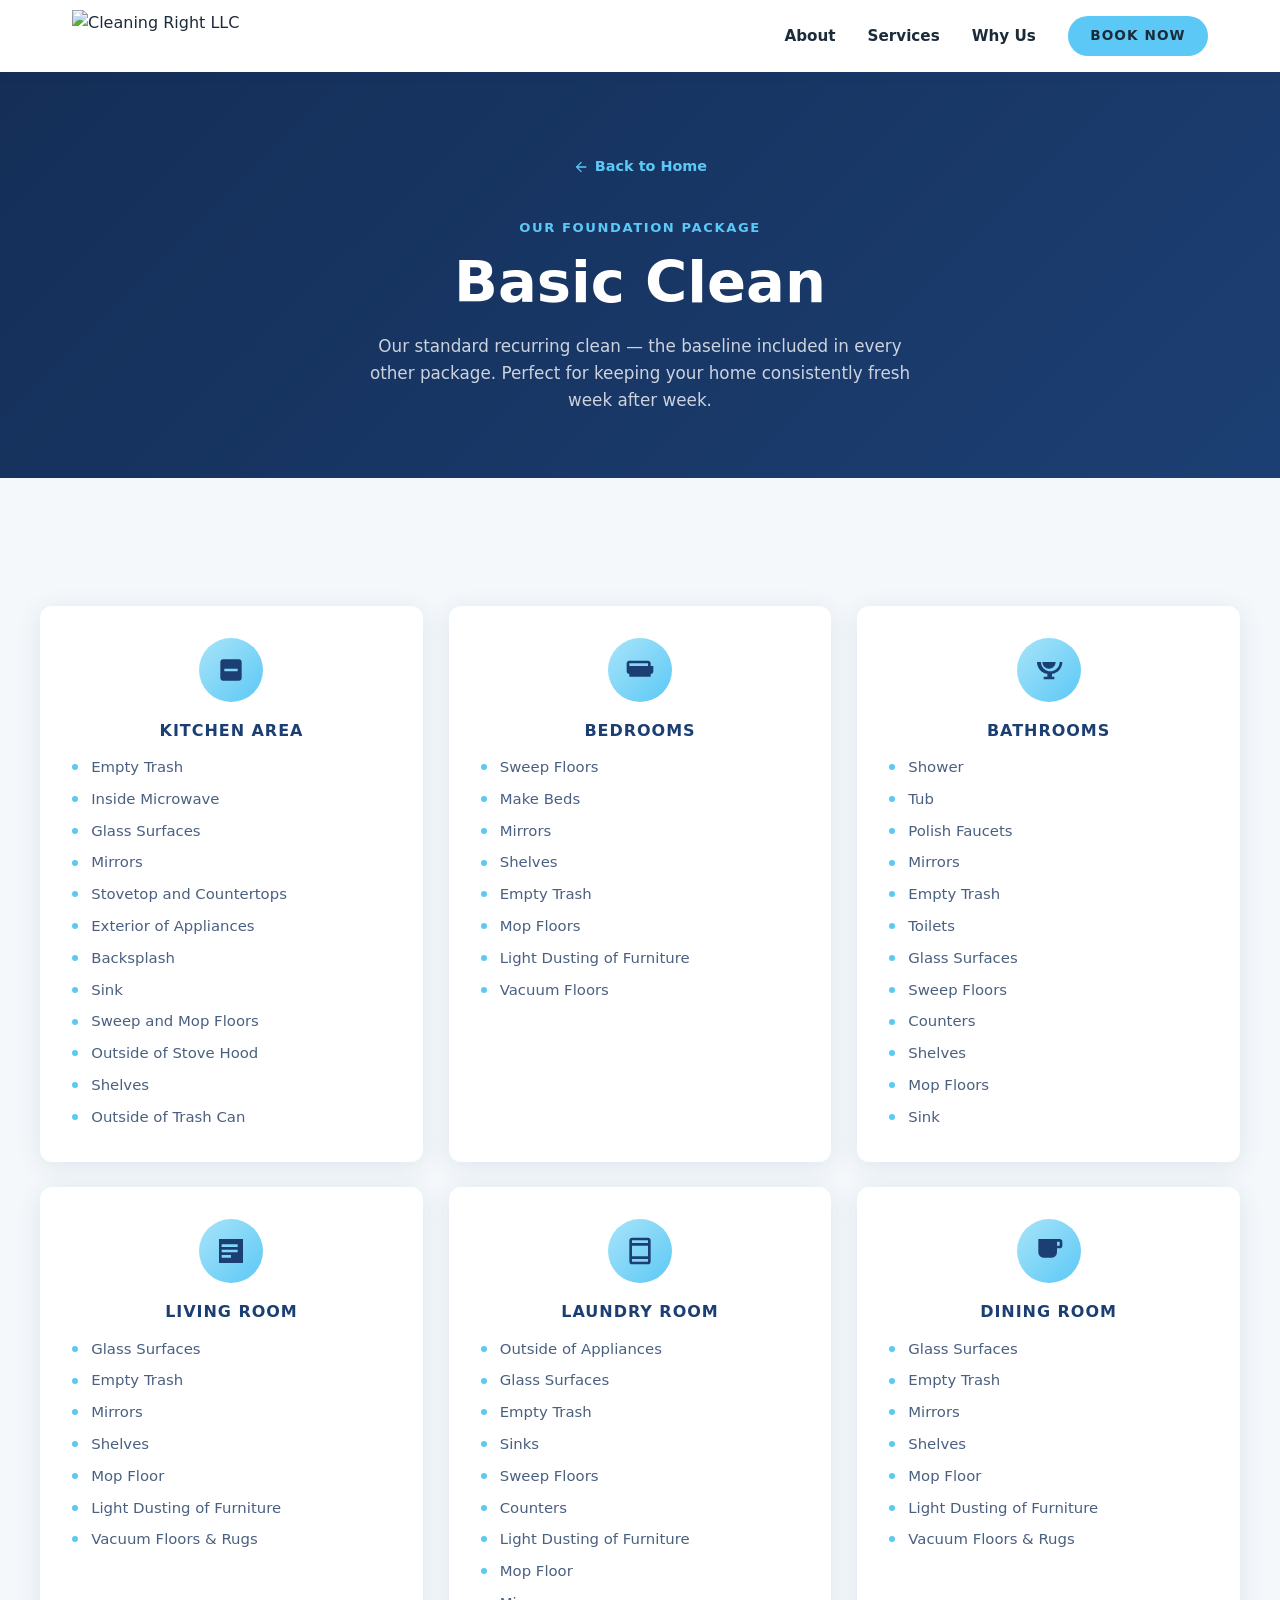
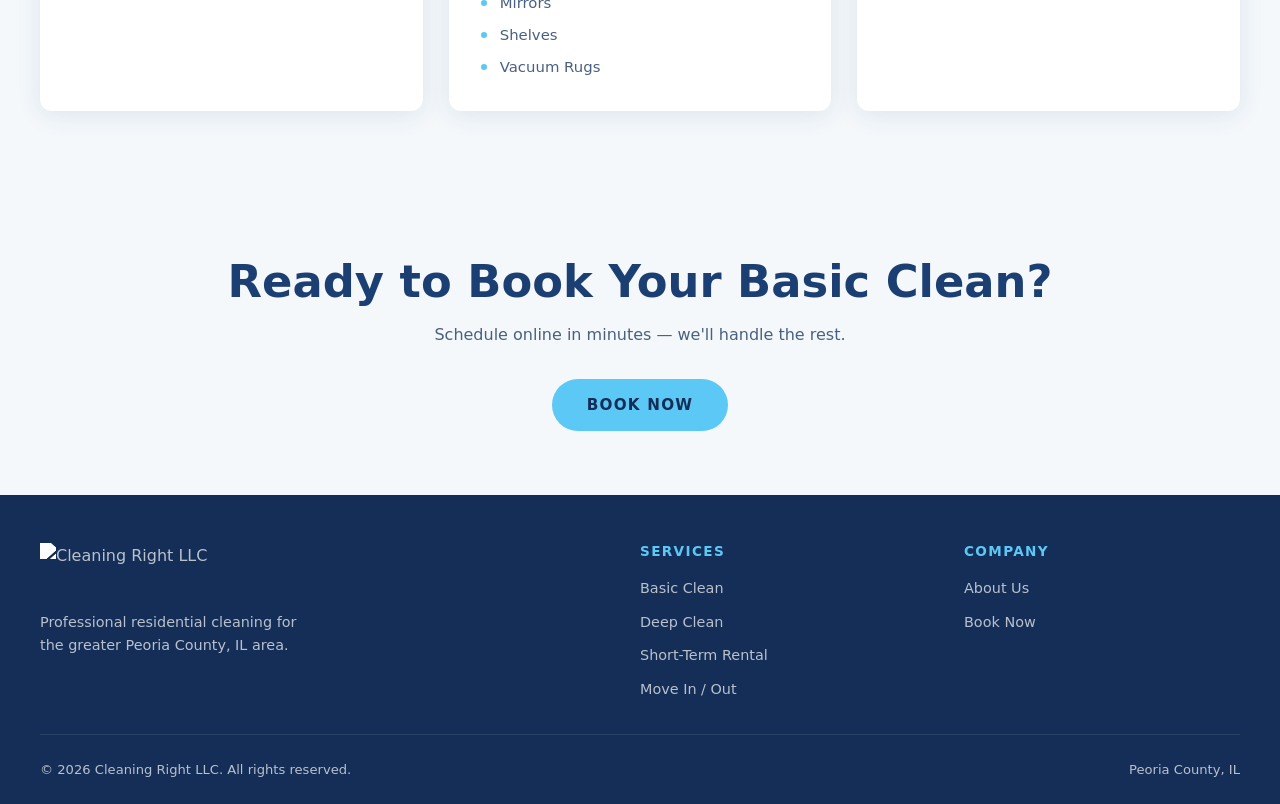
==== basic-clean.html @ b785590b "Initial commit: Cleaning Right LLC website" ====
<!DOCTYPE html>
<html lang="en">
<head>
  <meta charset="UTF-8" />
  <meta name="viewport" content="width=device-width, initial-scale=1.0" />
  <meta name="description" content="Basic Clean package details — Cleaning Right LLC, Peoria County IL." />
  <title>Basic Clean | Cleaning Right LLC</title>
  <style>
*, *::before, *::after { box-sizing: border-box; margin: 0; padding: 0; }
:root { --navy: #1C3F73; --navy-dark: #142E57; --blue: #2A6FC9; --sky: #5CC8F5; --sky-light: #A8E4FA; --white: #FFFFFF; --off-white: #F4F8FB; --text: #1C2B3A; --text-muted: #4A6080; --radius: 12px; --shadow: 0 4px 24px rgba(28,63,115,0.10); }
html { scroll-behavior: smooth; }
body { font-family: 'Segoe UI', system-ui, -apple-system, sans-serif; color: var(--text); background: var(--white); line-height: 1.6; }
img { display: block; max-width: 100%; } a { text-decoration: none; color: inherit; }
h1, h2, h3, h4 { font-weight: 700; line-height: 1.2; }
h1 { font-size: clamp(2.2rem, 5vw, 3.6rem); } h2 { font-size: clamp(1.8rem, 3.5vw, 2.8rem); } h3 { font-size: clamp(1.1rem, 2vw, 1.4rem); }
.btn { display: inline-block; padding: 0.85rem 2.2rem; border-radius: 50px; font-weight: 700; font-size: 0.95rem; letter-spacing: 0.08em; text-transform: uppercase; transition: transform 0.2s, box-shadow 0.2s, background 0.2s; cursor: pointer; border: none; }
.btn:hover { transform: translateY(-2px); box-shadow: 0 8px 24px rgba(92,200,245,0.35); }
.btn-primary { background: var(--sky); color: var(--navy-dark); } .btn-primary:hover { background: #3dbef0; }
.btn-outline { background: transparent; color: var(--white); border: 2px solid var(--sky); } .btn-outline:hover { background: var(--sky); color: var(--navy-dark); }
.btn-navy { background: var(--navy); color: var(--white); } .btn-navy:hover { background: var(--navy-dark); }
.nav { position: sticky; top: 0; z-index: 100; background: var(--white); box-shadow: 0 2px 12px rgba(28,63,115,0.08); }
.nav-inner { max-width: 1200px; margin: 0 auto; padding: 0 2rem; height: 72px; display: flex; align-items: center; justify-content: space-between; }
.nav-logo img { height: 52px; }
.nav-links { display: flex; align-items: center; gap: 2rem; list-style: none; }
.nav-links a { font-weight: 600; font-size: 0.95rem; color: var(--text); transition: color 0.2s; } .nav-links a:hover { color: var(--blue); }
.nav-toggle { display: none; flex-direction: column; gap: 5px; cursor: pointer; background: none; border: none; padding: 4px; }
.nav-toggle span { display: block; width: 26px; height: 3px; background: var(--navy); border-radius: 2px; }
.section { padding: 5rem 2rem; } .section-inner { max-width: 1200px; margin: 0 auto; }
.section-label { display: inline-block; color: var(--blue); font-weight: 700; font-size: 0.82rem; letter-spacing: 0.12em; text-transform: uppercase; margin-bottom: 0.6rem; }
.section-title { color: var(--navy); margin-bottom: 1rem; }
.detail-hero { background: linear-gradient(135deg, var(--navy-dark), var(--navy)); color: var(--white); padding: 4rem 2rem; text-align: center; }
.detail-hero h1 { color: var(--white); margin-bottom: 1rem; }
.detail-hero p { color: rgba(255,255,255,0.78); max-width: 560px; margin: 0 auto; font-size: 1.05rem; }
.detail-hero p a { color: var(--sky); text-decoration: underline; }
.back-nav { max-width: 1200px; margin: 0 auto; padding: 1.2rem 2rem 0; }
.back-link { display: inline-flex; align-items: center; gap: 6px; color: var(--sky); font-weight: 600; font-size: 0.9rem; }
.back-link svg { width: 16px; height: 16px; fill: var(--sky); }
.detail-grid { display: grid; grid-template-columns: repeat(3, 1fr); gap: 1.6rem; margin-top: 3rem; }
.detail-card { background: var(--white); border-radius: var(--radius); box-shadow: var(--shadow); padding: 2rem; }
.detail-card-icon { width: 64px; height: 64px; background: linear-gradient(135deg, var(--sky-light), var(--sky)); border-radius: 50%; display: flex; align-items: center; justify-content: center; margin: 0 auto 1.2rem; }
.detail-card-icon svg { width: 32px; height: 32px; fill: var(--navy); }
.detail-card h3 { color: var(--navy); font-size: 1rem; letter-spacing: 0.06em; text-transform: uppercase; margin-bottom: 1rem; text-align: center; }
.detail-card ul { list-style: none; display: flex; flex-direction: column; gap: 0.5rem; }
.detail-card ul li { color: var(--text-muted); font-size: 0.93rem; padding-left: 1.2rem; position: relative; }
.detail-card ul li::before { content: ''; position: absolute; left: 0; top: 0.55em; width: 6px; height: 6px; border-radius: 50%; background: var(--sky); }
.detail-cta { text-align: center; padding: 4rem 2rem; background: var(--off-white); }
.footer { background: var(--navy-dark); color: rgba(255,255,255,0.7); padding: 3rem 2rem 1.5rem; }
.footer-inner { max-width: 1200px; margin: 0 auto; display: grid; grid-template-columns: 2fr 1fr 1fr; gap: 3rem; padding-bottom: 2rem; border-bottom: 1px solid rgba(255,255,255,0.1); }
.footer-brand img { height: 52px; margin-bottom: 1rem; filter: brightness(0) invert(1); }
.footer-brand p { font-size: 0.9rem; max-width: 280px; }
.footer-col h4 { color: var(--sky); font-size: 0.85rem; letter-spacing: 0.1em; text-transform: uppercase; margin-bottom: 1rem; }
.footer-links { list-style: none; display: flex; flex-direction: column; gap: 0.5rem; }
.footer-links a { font-size: 0.9rem; transition: color 0.2s; } .footer-links a:hover { color: var(--white); }
.footer-bottom { max-width: 1200px; margin: 1.5rem auto 0; display: flex; justify-content: space-between; align-items: center; font-size: 0.82rem; flex-wrap: wrap; gap: 0.5rem; }
@media (max-width: 900px) { .detail-grid { grid-template-columns: repeat(2, 1fr); } .footer-inner { grid-template-columns: 1fr 1fr; } .footer-brand { grid-column: 1 / -1; } }
@media (max-width: 640px) { .nav-links { display: none; } .nav-toggle { display: flex; } .detail-grid { grid-template-columns: 1fr; } .footer-inner { grid-template-columns: 1fr; gap: 2rem; } }
  </style>
</head>
<body>

  <nav class="nav">
    <div class="nav-inner">
      <a class="nav-logo" href="index.html">
        <img src="logo.png" alt="Cleaning Right LLC" />
      </a>
      <button class="nav-toggle" aria-label="Open menu" onclick="this.closest('nav').querySelector('.nav-links').classList.toggle('open')">
        <span></span><span></span><span></span>
      </button>
      <ul class="nav-links">
        <li><a href="index.html#about">About</a></li>
        <li><a href="index.html#services">Services</a></li>
        <li><a href="index.html#why-us">Why Us</a></li>
        <li><a href="https://app.squareup.com/appointments/book" target="_blank" class="btn btn-primary" style="padding:0.55rem 1.4rem;font-size:0.85rem;">Book Now</a></li>
      </ul>
    </div>
  </nav>

  <section class="detail-hero">
    <div class="back-nav">
      <a href="index.html" class="back-link">
        <svg viewBox="0 0 24 24" xmlns="http://www.w3.org/2000/svg"><path d="M20 11H7.83l5.59-5.59L12 4l-8 8 8 8 1.41-1.41L7.83 13H20v-2z"/></svg>
        Back to Home
      </a>
    </div>
    <div style="max-width:700px;margin:2rem auto 0;text-align:center;">
      <span class="section-label" style="color:var(--sky)">Our Foundation Package</span>
      <h1>Basic Clean</h1>
      <p>Our standard recurring clean — the baseline included in every other package. Perfect for keeping your home consistently fresh week after week.</p>
    </div>
  </section>

  <section class="section" style="background:var(--off-white);">
    <div class="section-inner">
      <div class="detail-grid">

        <div class="detail-card">
          <div class="detail-card-icon">
            <svg viewBox="0 0 24 24" xmlns="http://www.w3.org/2000/svg"><path d="M18 4H6C4.9 4 4 4.9 4 6v12c0 1.1.9 2 2 2h12c1.1 0 2-.9 2-2V6c0-1.1-.9-2-2-2zm-1 9H7v-2h10v2z"/></svg>
          </div>
          <h3>Kitchen Area</h3>
          <ul>
            <li>Empty Trash</li>
            <li>Inside Microwave</li>
            <li>Glass Surfaces</li>
            <li>Mirrors</li>
            <li>Stovetop and Countertops</li>
            <li>Exterior of Appliances</li>
            <li>Backsplash</li>
            <li>Sink</li>
            <li>Sweep and Mop Floors</li>
            <li>Outside of Stove Hood</li>
            <li>Shelves</li>
            <li>Outside of Trash Can</li>
          </ul>
        </div>

        <div class="detail-card">
          <div class="detail-card-icon">
            <svg viewBox="0 0 24 24" xmlns="http://www.w3.org/2000/svg"><path d="M20 9V7c0-1.1-.9-2-2-2H4c-1.1 0-2 .9-2 2v6c0 1.1.9 2 2 2v2h16v-2c1.1 0 2-.9 2-2v-4h-2zm-2 0H4V7h14v2z"/></svg>
          </div>
          <h3>Bedrooms</h3>
          <ul>
            <li>Sweep Floors</li>
            <li>Make Beds</li>
            <li>Mirrors</li>
            <li>Shelves</li>
            <li>Empty Trash</li>
            <li>Mop Floors</li>
            <li>Light Dusting of Furniture</li>
            <li>Vacuum Floors</li>
          </ul>
        </div>

        <div class="detail-card">
          <div class="detail-card-icon">
            <svg viewBox="0 0 24 24" xmlns="http://www.w3.org/2000/svg"><path d="M7 6c0 2.76 2.24 5 5 5s5-2.24 5-5H7zm-3 0h2c0 3.86 3.14 7 7 7s7-3.14 7-7h2c0 4.56-3.35 8.33-7.75 8.9V17H16v2H8v-2h2.75v-2.1C6.35 14.33 3 10.56 3 6z"/></svg>
          </div>
          <h3>Bathrooms</h3>
          <ul>
            <li>Shower</li>
            <li>Tub</li>
            <li>Polish Faucets</li>
            <li>Mirrors</li>
            <li>Empty Trash</li>
            <li>Toilets</li>
            <li>Glass Surfaces</li>
            <li>Sweep Floors</li>
            <li>Counters</li>
            <li>Shelves</li>
            <li>Mop Floors</li>
            <li>Sink</li>
          </ul>
        </div>

        <div class="detail-card">
          <div class="detail-card-icon">
            <svg viewBox="0 0 24 24" xmlns="http://www.w3.org/2000/svg"><path d="M21 3H3v18h18V3zm-9 14H5v-2h7v2zm5-4H5v-2h12v2zm0-4H5V7h12v2z"/></svg>
          </div>
          <h3>Living Room</h3>
          <ul>
            <li>Glass Surfaces</li>
            <li>Empty Trash</li>
            <li>Mirrors</li>
            <li>Shelves</li>
            <li>Mop Floor</li>
            <li>Light Dusting of Furniture</li>
            <li>Vacuum Floors &amp; Rugs</li>
          </ul>
        </div>

        <div class="detail-card">
          <div class="detail-card-icon">
            <svg viewBox="0 0 24 24" xmlns="http://www.w3.org/2000/svg"><path d="M18 2.01L6 2c-1.1 0-2 .89-2 2v16c0 1.1.9 2 2 2h12c1.1 0 2-.9 2-2V4c0-1.11-.9-1.99-2-1.99zM18 20H6v-2h12v2zm0-4H6V8h12v8zm0-10H6V4h12v2z"/></svg>
          </div>
          <h3>Laundry Room</h3>
          <ul>
            <li>Outside of Appliances</li>
            <li>Glass Surfaces</li>
            <li>Empty Trash</li>
            <li>Sinks</li>
            <li>Sweep Floors</li>
            <li>Counters</li>
            <li>Light Dusting of Furniture</li>
            <li>Mop Floor</li>
            <li>Mirrors</li>
            <li>Shelves</li>
            <li>Vacuum Rugs</li>
          </ul>
        </div>

        <div class="detail-card">
          <div class="detail-card-icon">
            <svg viewBox="0 0 24 24" xmlns="http://www.w3.org/2000/svg"><path d="M20 3H4v10c0 2.21 1.79 4 4 4h6c2.21 0 4-1.79 4-4v-3h2c1.11 0 2-.89 2-2V5c0-1.11-.89-2-2-2zm0 5h-2V5h2v3z"/></svg>
          </div>
          <h3>Dining Room</h3>
          <ul>
            <li>Glass Surfaces</li>
            <li>Empty Trash</li>
            <li>Mirrors</li>
            <li>Shelves</li>
            <li>Mop Floor</li>
            <li>Light Dusting of Furniture</li>
            <li>Vacuum Floors &amp; Rugs</li>
          </ul>
        </div>

      </div>
    </div>
  </section>

  <section class="detail-cta">
    <h2 style="color:var(--navy);margin-bottom:0.8rem;">Ready to Book Your Basic Clean?</h2>
    <p style="color:var(--text-muted);margin-bottom:2rem;">Schedule online in minutes — we'll handle the rest.</p>
    <a href="https://app.squareup.com/appointments/book" target="_blank" class="btn btn-primary">Book Now</a>
  </section>

  <footer class="footer">
    <div class="footer-inner">
      <div class="footer-brand">
        <img src="logo.png" alt="Cleaning Right LLC" />
        <p>Professional residential cleaning for the greater Peoria County, IL area.</p>
      </div>
      <div class="footer-col">
        <h4>Services</h4>
        <ul class="footer-links">
          <li><a href="basic-clean.html">Basic Clean</a></li>
          <li><a href="deep-clean.html">Deep Clean</a></li>
          <li><a href="short-term-rental.html">Short-Term Rental</a></li>
          <li><a href="move-in-out.html">Move In / Out</a></li>
        </ul>
      </div>
      <div class="footer-col">
        <h4>Company</h4>
        <ul class="footer-links">
          <li><a href="index.html#about">About Us</a></li>
          <li><a href="https://app.squareup.com/appointments/book" target="_blank">Book Now</a></li>
        </ul>
      </div>
    </div>
    <div class="footer-bottom">
      <span>&copy; 2026 Cleaning Right LLC. All rights reserved.</span>
      <span>Peoria County, IL</span>
    </div>
  </footer>

</body>
</html>
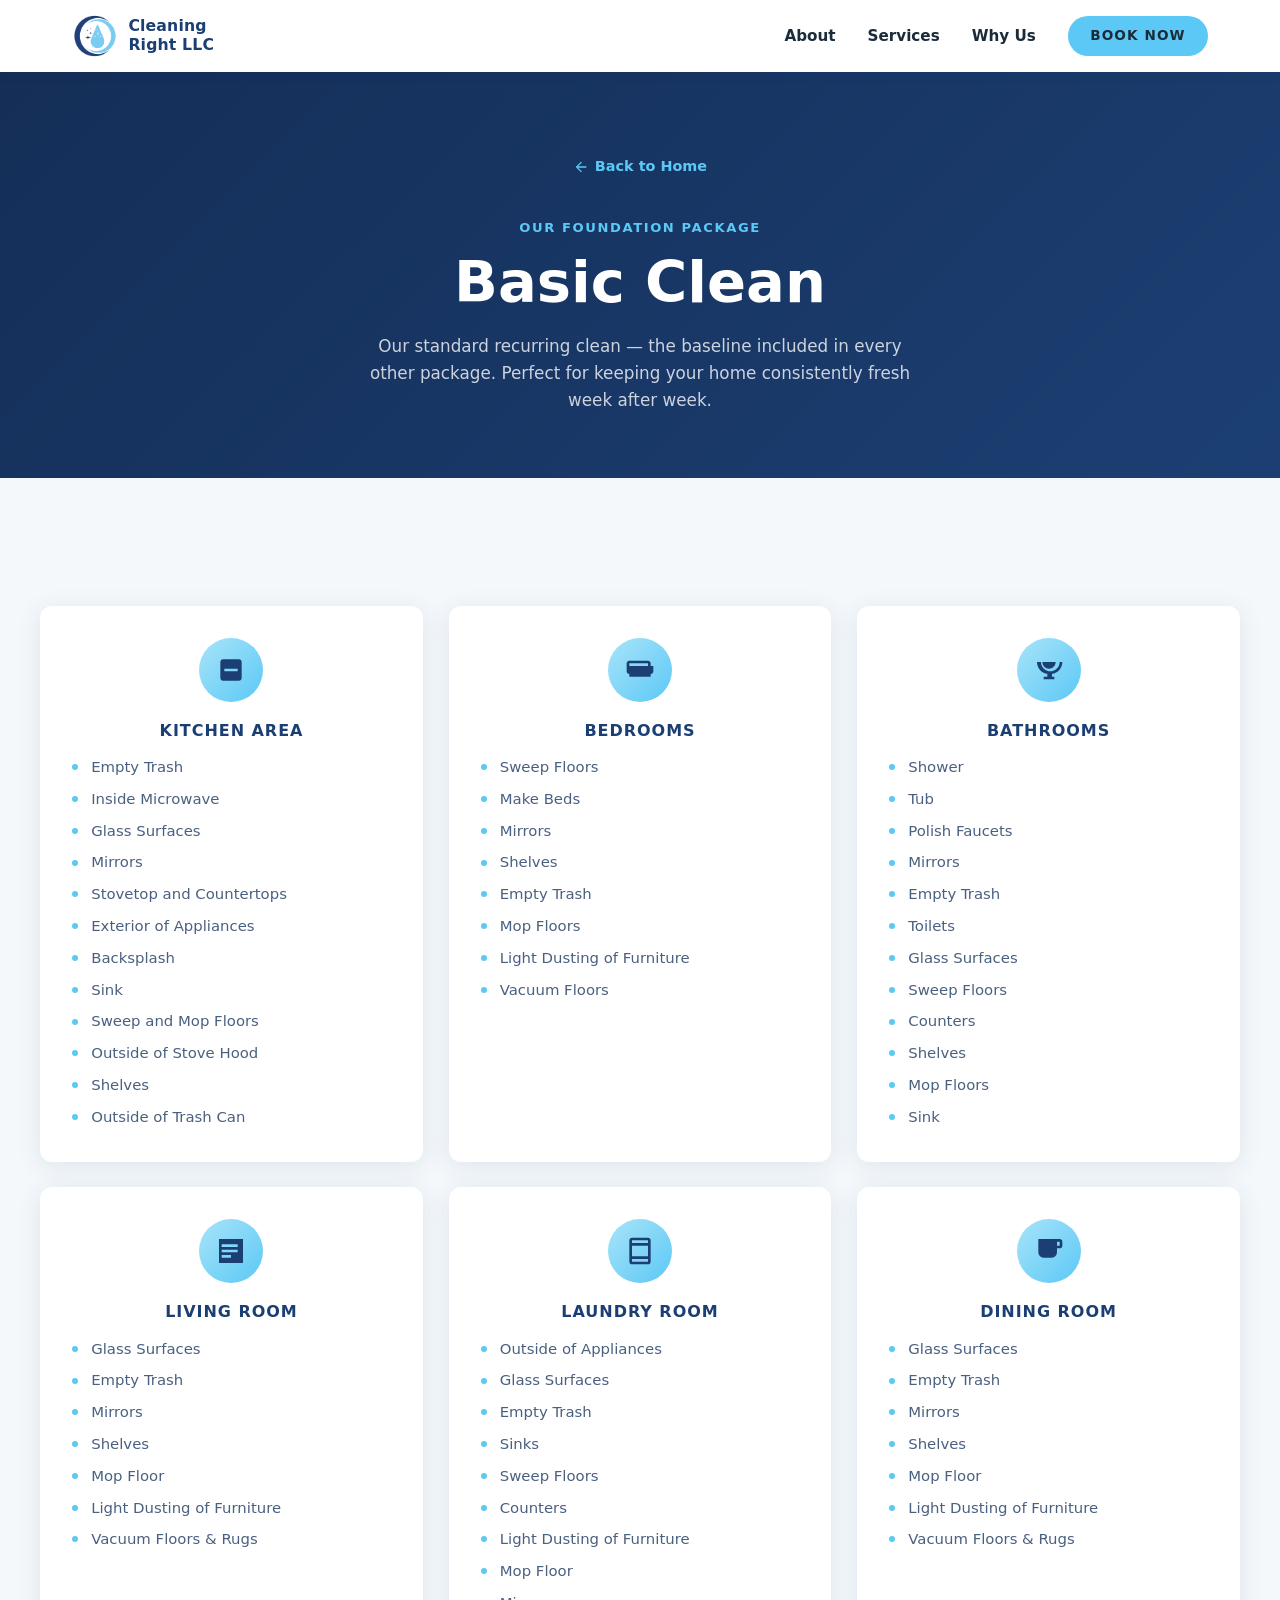
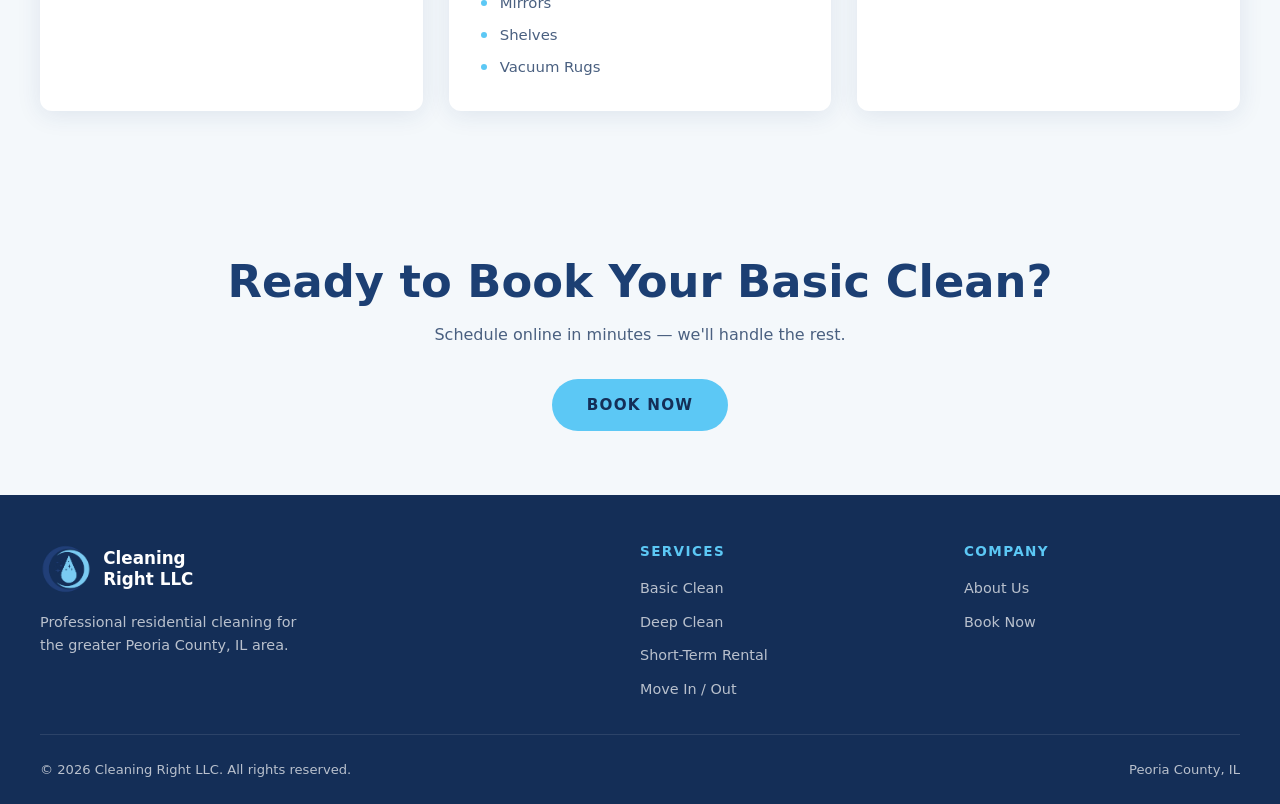
==== commit ee885f79: "Add logo icon, fix nav/footer branding across all pages" ====
--- a/basic-clean.html
+++ b/basic-clean.html
@@ -20,7 +20,9 @@
 .btn-navy { background: var(--navy); color: var(--white); } .btn-navy:hover { background: var(--navy-dark); }
 .nav { position: sticky; top: 0; z-index: 100; background: var(--white); box-shadow: 0 2px 12px rgba(28,63,115,0.08); }
 .nav-inner { max-width: 1200px; margin: 0 auto; padding: 0 2rem; height: 72px; display: flex; align-items: center; justify-content: space-between; }
-.nav-logo img { height: 52px; }
+.nav-logo { display: flex; align-items: center; gap: 0.65rem; }
+    .nav-logo img { height: 46px; width: 46px; object-fit: contain; border-radius: 50%; flex-shrink: 0; }
+    .nav-brand { font-weight: 800; font-size: 0.98rem; line-height: 1.2; color: var(--navy); letter-spacing: 0.01em; }
 .nav-links { display: flex; align-items: center; gap: 2rem; list-style: none; }
 .nav-links a { font-weight: 600; font-size: 0.95rem; color: var(--text); transition: color 0.2s; } .nav-links a:hover { color: var(--blue); }
 .nav-toggle { display: none; flex-direction: column; gap: 5px; cursor: pointer; background: none; border: none; padding: 4px; }
@@ -46,14 +48,49 @@
 .detail-cta { text-align: center; padding: 4rem 2rem; background: var(--off-white); }
 .footer { background: var(--navy-dark); color: rgba(255,255,255,0.7); padding: 3rem 2rem 1.5rem; }
 .footer-inner { max-width: 1200px; margin: 0 auto; display: grid; grid-template-columns: 2fr 1fr 1fr; gap: 3rem; padding-bottom: 2rem; border-bottom: 1px solid rgba(255,255,255,0.1); }
-.footer-brand img { height: 52px; margin-bottom: 1rem; filter: brightness(0) invert(1); }
+.footer-brand-row { display: flex; align-items: center; gap: 0.7rem; margin-bottom: 1rem; }
+.footer-brand-row img { height: 52px; width: 52px; object-fit: contain; border-radius: 50%; flex-shrink: 0; }
+.footer-brand-row span { color: var(--white); font-weight: 800; font-size: 1.05rem; line-height: 1.25; }
 .footer-brand p { font-size: 0.9rem; max-width: 280px; }
 .footer-col h4 { color: var(--sky); font-size: 0.85rem; letter-spacing: 0.1em; text-transform: uppercase; margin-bottom: 1rem; }
 .footer-links { list-style: none; display: flex; flex-direction: column; gap: 0.5rem; }
 .footer-links a { font-size: 0.9rem; transition: color 0.2s; } .footer-links a:hover { color: var(--white); }
 .footer-bottom { max-width: 1200px; margin: 1.5rem auto 0; display: flex; justify-content: space-between; align-items: center; font-size: 0.82rem; flex-wrap: wrap; gap: 0.5rem; }
-@media (max-width: 900px) { .detail-grid { grid-template-columns: repeat(2, 1fr); } .footer-inner { grid-template-columns: 1fr 1fr; } .footer-brand { grid-column: 1 / -1; } }
-@media (max-width: 640px) { .nav-links { display: none; } .nav-toggle { display: flex; } .detail-grid { grid-template-columns: 1fr; } .footer-inner { grid-template-columns: 1fr; gap: 2rem; } }
+@media (max-width: 900px) {
+  .detail-grid { grid-template-columns: repeat(2, 1fr); }
+  .footer-inner { grid-template-columns: 1fr 1fr; }
+  .footer-brand { grid-column: 1 / -1; }
+}
+@media (max-width: 640px) {
+  .nav { padding: 0 1.25rem; }
+  .nav-toggle { display: flex; }
+  .nav-links {
+    display: none; position: absolute; top: 72px; left: 0; right: 0;
+    background: var(--white); flex-direction: column;
+    padding: 1.2rem 1.5rem 1.5rem; gap: 0;
+    box-shadow: 0 12px 30px rgba(0,0,0,0.13);
+  }
+  .nav-links.open { display: flex; }
+  .nav-links li { border-bottom: 1px solid rgba(28,63,115,0.07); }
+  .nav-links li:last-child { border-bottom: none; padding-top: 0.8rem; }
+  .nav-links a { color: var(--text) !important; font-size: 1rem; display: block; padding: 0.75rem 0; }
+  .section { padding: 3rem 1.25rem; }
+  .detail-hero { padding: 3rem 1.25rem 2.5rem; }
+  .detail-hero h1 { font-size: clamp(1.9rem, 8vw, 2.5rem); }
+  .detail-grid { grid-template-columns: 1fr; gap: 1rem; }
+  .detail-card { padding: 1.5rem; }
+  .detail-card-icon { width: 52px; height: 52px; margin-bottom: 1rem; }
+  .detail-card-icon svg { width: 26px; height: 26px; }
+  .detail-cta { padding: 3rem 1.25rem; }
+  .detail-cta h2 { font-size: 1.6rem; }
+  .footer { padding: 2.5rem 1.25rem 1.5rem; }
+  .footer-inner { grid-template-columns: 1fr; gap: 1.8rem; }
+  .footer-bottom { flex-direction: column; align-items: center; gap: 0.3rem; text-align: center; }
+  .back-nav { padding: 1rem 1.25rem 0; }
+}
+@media (max-width: 380px) {
+  .detail-hero h1 { font-size: 1.8rem; }
+}
   </style>
 </head>
 <body>
@@ -62,6 +99,7 @@
     <div class="nav-inner">
       <a class="nav-logo" href="index.html">
         <img src="logo.png" alt="Cleaning Right LLC" />
+        <span class="nav-brand">Cleaning<br>Right LLC</span>
       </a>
       <button class="nav-toggle" aria-label="Open menu" onclick="this.closest('nav').querySelector('.nav-links').classList.toggle('open')">
         <span></span><span></span><span></span>
@@ -217,7 +255,10 @@
   <footer class="footer">
     <div class="footer-inner">
       <div class="footer-brand">
-        <img src="logo.png" alt="Cleaning Right LLC" />
+        <div class="footer-brand-row">
+          <img src="logo.png" alt="Cleaning Right LLC" />
+          <span>Cleaning<br>Right LLC</span>
+        </div>
         <p>Professional residential cleaning for the greater Peoria County, IL area.</p>
       </div>
       <div class="footer-col">
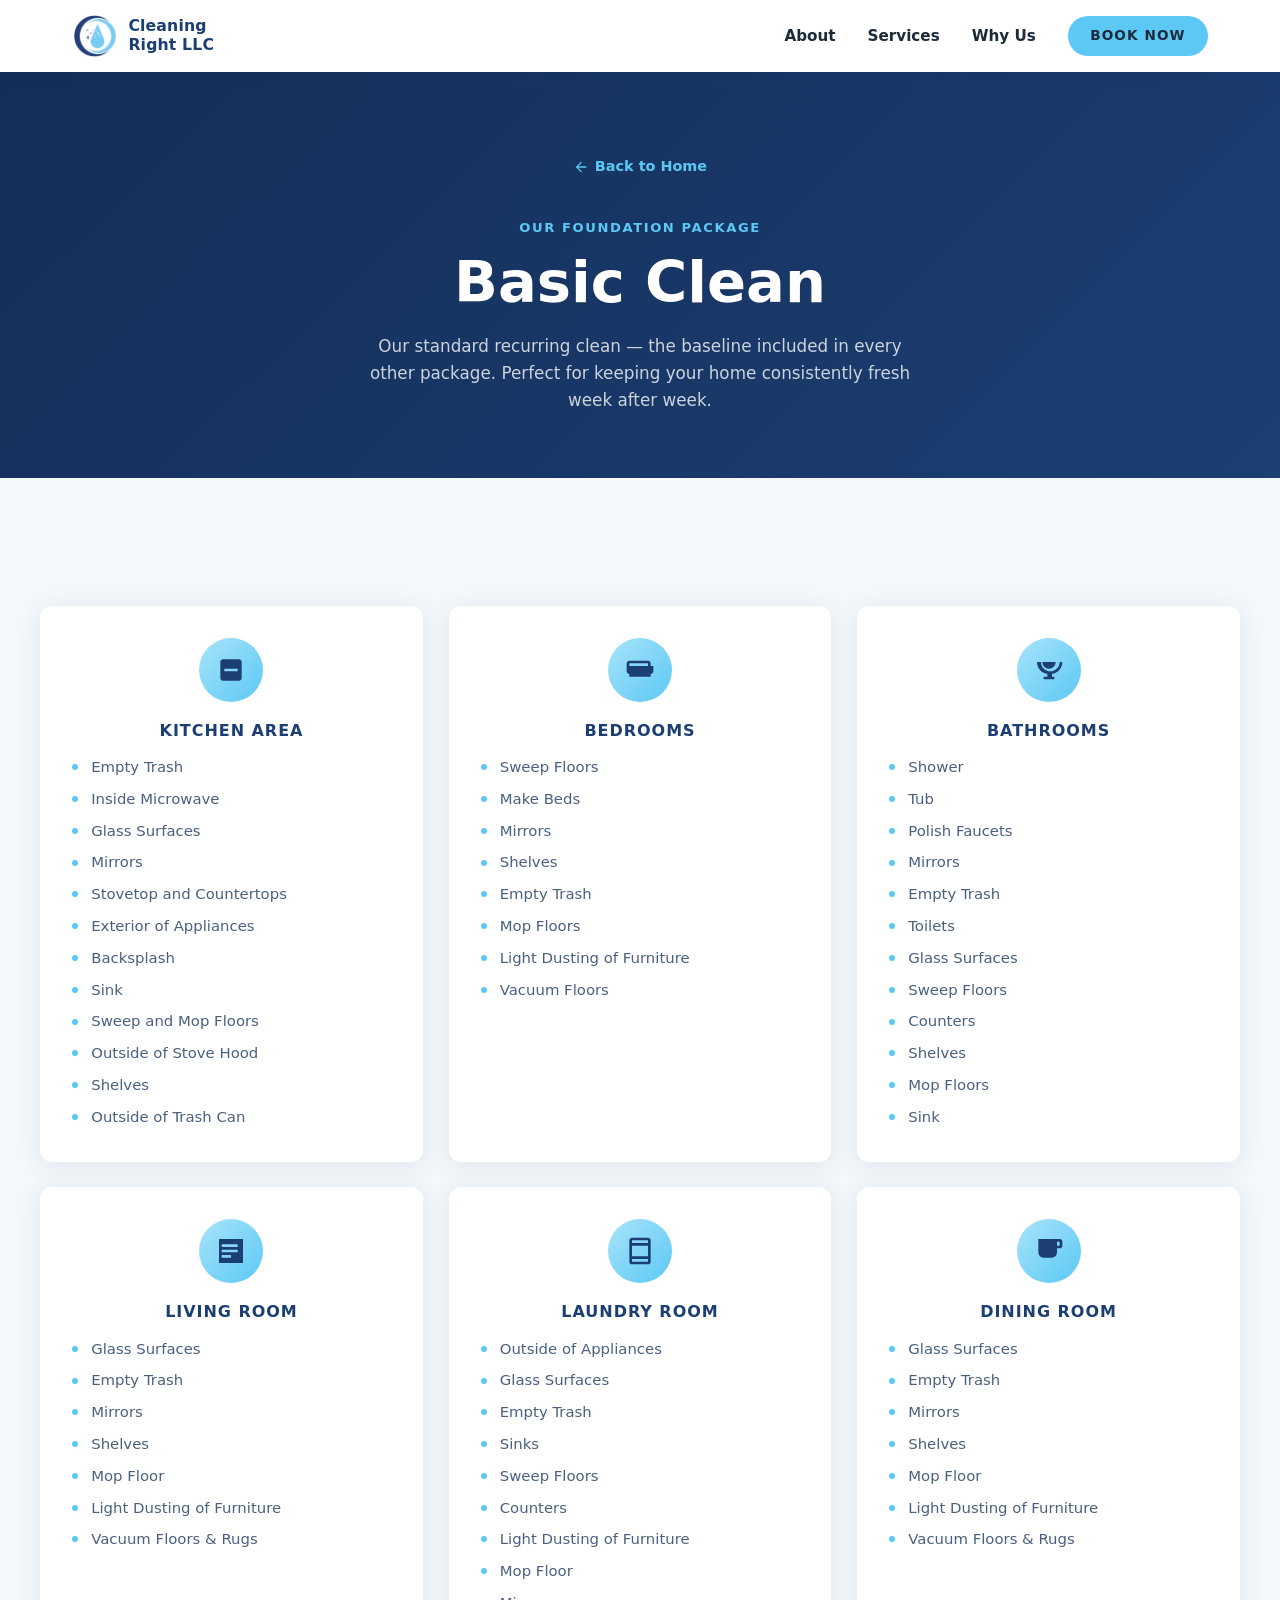
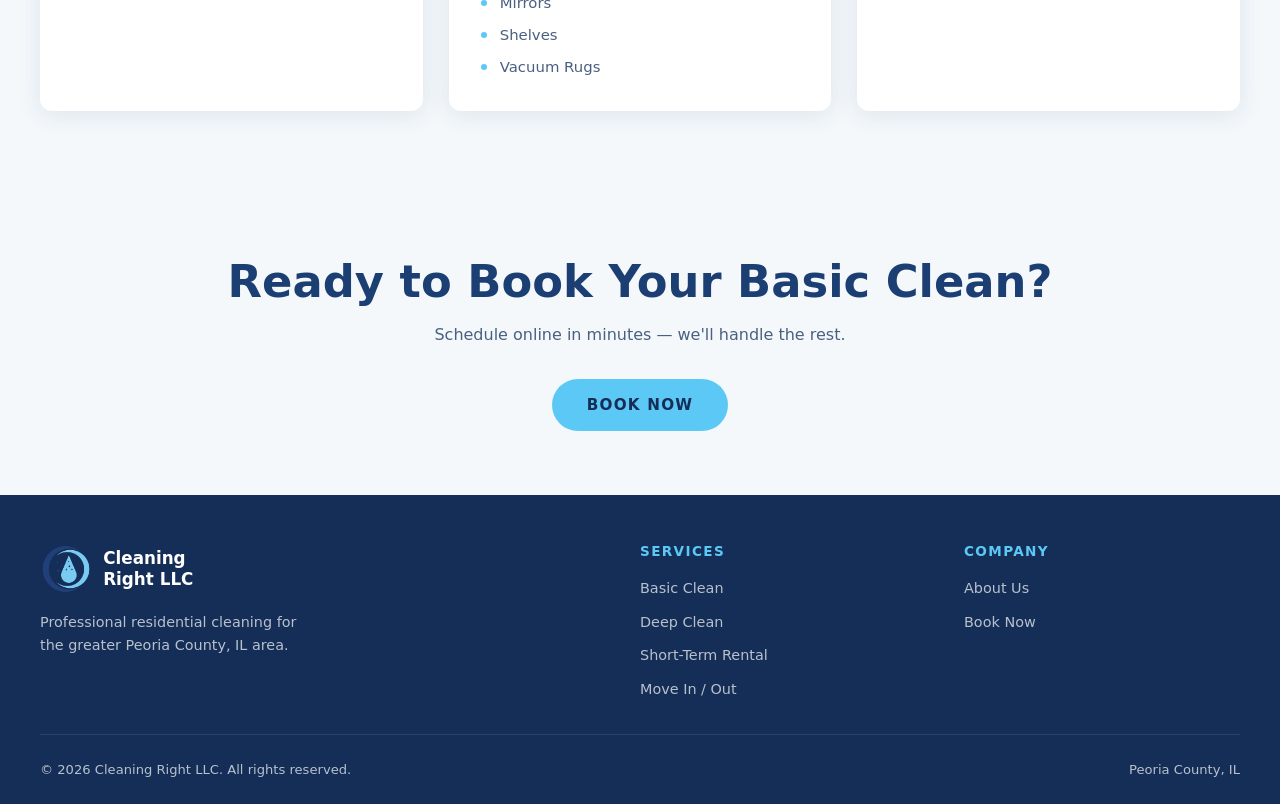
==== commit b974bf72: "Beautiful booking section + scroll-to-top fix on all pages - Redesigned booking section: two-column " ====
--- a/basic-clean.html
+++ b/basic-clean.html
@@ -94,6 +94,7 @@
   </style>
 </head>
 <body>
+<script>if("scrollRestoration"in history)history.scrollRestoration="manual";window.scrollTo(0,0);</script>
 
   <nav class="nav">
     <div class="nav-inner">
@@ -108,7 +109,7 @@
         <li><a href="index.html#about">About</a></li>
         <li><a href="index.html#services">Services</a></li>
         <li><a href="index.html#why-us">Why Us</a></li>
-        <li><a href="https://app.squareup.com/appointments/book" target="_blank" class="btn btn-primary" style="padding:0.55rem 1.4rem;font-size:0.85rem;">Book Now</a></li>
+        <li><a href="index.html#book" class="btn btn-primary" style="padding:0.55rem 1.4rem;font-size:0.85rem;">Book Now</a></li>
       </ul>
     </div>
   </nav>
@@ -249,7 +250,7 @@
   <section class="detail-cta">
     <h2 style="color:var(--navy);margin-bottom:0.8rem;">Ready to Book Your Basic Clean?</h2>
     <p style="color:var(--text-muted);margin-bottom:2rem;">Schedule online in minutes — we'll handle the rest.</p>
-    <a href="https://app.squareup.com/appointments/book" target="_blank" class="btn btn-primary">Book Now</a>
+    <a href="index.html#book" class="btn btn-primary">Book Now</a>
   </section>
 
   <footer class="footer">
@@ -274,7 +275,7 @@
         <h4>Company</h4>
         <ul class="footer-links">
           <li><a href="index.html#about">About Us</a></li>
-          <li><a href="https://app.squareup.com/appointments/book" target="_blank">Book Now</a></li>
+          <li><a href="index.html#book">Book Now</a></li>
         </ul>
       </div>
     </div>
